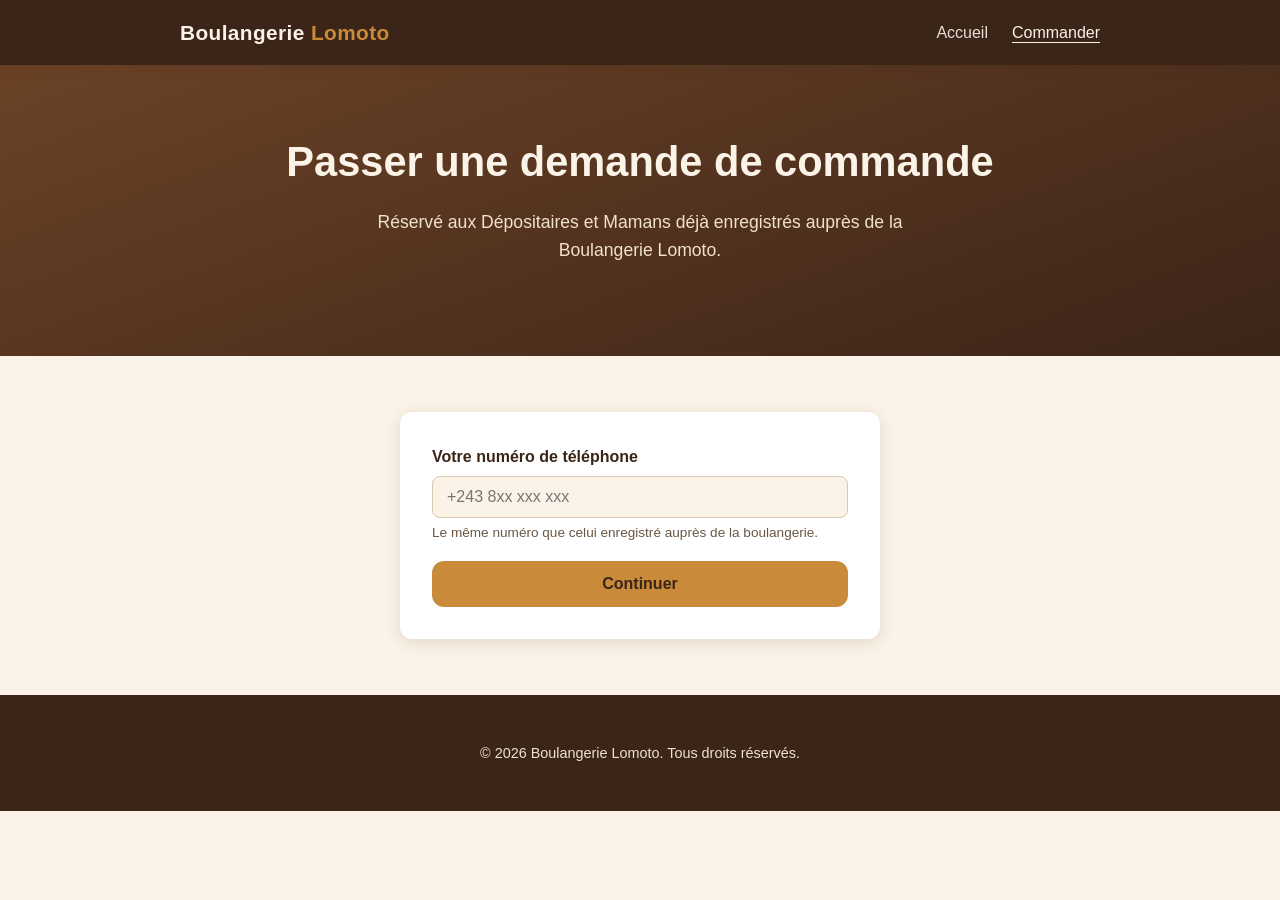
==== commander.html @ 76f2d95b "Crée le mini-site vitrine avec le formulaire Commander Site statique HTML/CSS/JS (aucune dépendance " ====
<!DOCTYPE html>
<html lang="fr">
<head>
  <meta charset="UTF-8" />
  <meta name="viewport" content="width=device-width, initial-scale=1.0" />
  <title>Commander — Boulangerie Lomoto</title>
  <meta name="description" content="Dépositaires et Mamans : passez votre demande de commande de bacs auprès de la Boulangerie Lomoto." />
  <link rel="stylesheet" href="css/style.css" />
</head>
<body>

  <header class="entete">
    <div class="entete-barre">
      <a class="logo" href="index.html">Boulangerie <span>Lomoto</span></a>
      <nav class="nav">
        <a href="index.html">Accueil</a>
        <a href="commander.html" class="actif">Commander</a>
      </nav>
    </div>
  </header>

  <section class="heros">
    <div class="conteneur">
      <h1>Passer une demande de commande</h1>
      <p>Réservé aux Dépositaires et Mamans déjà enregistrés auprès de la Boulangerie Lomoto.</p>
    </div>
  </section>

  <section class="section">
    <div class="conteneur">

      <!-- Étape 1 : identification par téléphone -->
      <form id="formulaire-identification" class="formulaire-carte" novalidate>
        <div id="zone-message-identification"></div>

        <div class="champ">
          <label for="telephone">Votre numéro de téléphone</label>
          <input
            type="tel"
            id="telephone"
            name="telephone"
            inputmode="tel"
            autocomplete="tel"
            placeholder="+243 8xx xxx xxx"
            required
          />
          <span class="aide">Le même numéro que celui enregistré auprès de la boulangerie.</span>
        </div>

        <button type="submit" class="bouton" id="bouton-identification" style="width:100%;">
          Continuer
        </button>
      </form>

      <!-- Étape 2 : formulaire de demande (masqué au départ) -->
      <form id="formulaire-demande" class="formulaire-carte" novalidate hidden>
        <div id="zone-message-demande"></div>

        <p class="salutation">Bonjour <span id="nom-client"></span></p>
        <span class="qualite-badge" id="qualite-client"></span>

        <div class="champ">
          <label for="quantite-bacs">Nombre de bacs souhaités</label>
          <input type="number" id="quantite-bacs" name="quantiteBacs" min="1" step="1" required />
        </div>

        <div class="champ">
          <label for="date-souhaitee">Date souhaitée <span style="font-weight:400;">(facultatif)</span></label>
          <input type="date" id="date-souhaitee" name="dateSouhaitee" />
        </div>

        <div class="champ">
          <label for="note">Note <span style="font-weight:400;">(facultatif)</span></label>
          <textarea id="note" name="note" maxlength="500" placeholder="Une précision pour notre équipe…"></textarea>
        </div>

        <button type="submit" class="bouton" id="bouton-demande" style="width:100%;">
          Envoyer ma demande
        </button>
        <button type="button" class="lien-discret" id="bouton-changer-numero">
          Ce n'est pas mon numéro / changer
        </button>
      </form>

      <!-- Étape 3 : confirmation (masquée au départ) -->
      <div id="zone-confirmation" class="formulaire-carte" hidden>
        <div class="message message-succes">
          <strong>Votre demande a été transmise.</strong>
          <p style="margin:8px 0 0;">
            Notre équipe vous recontactera pour la confirmer. Ceci n'est pas
            encore une commande ferme — vous recevrez une confirmation avant
            toute livraison.
          </p>
        </div>
        <button type="button" class="bouton" id="bouton-nouvelle-demande" style="width:100%;">
          Passer une nouvelle demande
        </button>
      </div>

    </div>
  </section>

  <footer class="pied">
    <div class="conteneur">
      <p>&copy; <span id="annee"></span> Boulangerie Lomoto. Tous droits réservés.</p>
    </div>
  </footer>

  <script src="js/commander.js"></script>
  <script>
    document.getElementById("annee").textContent = new Date().getFullYear();
  </script>
</body>
</html>
---- css/style.css ----
/* Boulangerie Lomoto — site vitrine
   Feuille de style partagée, aucune dépendance externe. */

:root {
  --brun-fonce: #3b2418;
  --brun: #6b4226;
  --brun-clair: #a9744f;
  --creme: #fbf3e7;
  --creme-fonce: #f1e2cb;
  --or: #c98a3a;
  --texte: #2c1d13;
  --texte-doux: #6b5744;
  --blanc: #ffffff;
  --succes: #2f6b3f;
  --erreur: #a13a2f;
  --rayon: 12px;
  --ombre: 0 4px 16px rgba(59, 36, 24, 0.12);
}

* {
  box-sizing: border-box;
}

html {
  scroll-behavior: smooth;
}

body {
  margin: 0;
  font-family: -apple-system, BlinkMacSystemFont, "Segoe UI", Roboto, Helvetica, Arial, sans-serif;
  color: var(--texte);
  background: var(--creme);
  line-height: 1.6;
}

img {
  max-width: 100%;
}

a {
  color: var(--brun);
}

.conteneur {
  max-width: 960px;
  margin: 0 auto;
  padding: 0 20px;
}

/* En-tête */
.entete {
  background: var(--brun-fonce);
  color: var(--creme);
  position: sticky;
  top: 0;
  z-index: 10;
  box-shadow: var(--ombre);
}

.entete-barre {
  display: flex;
  align-items: center;
  justify-content: space-between;
  padding: 16px 20px;
  max-width: 960px;
  margin: 0 auto;
}

.logo {
  font-size: 1.3rem;
  font-weight: 700;
  color: var(--creme);
  text-decoration: none;
  letter-spacing: 0.02em;
}

.logo span {
  color: var(--or);
}

.nav {
  display: flex;
  gap: 24px;
}

.nav a {
  color: var(--creme);
  text-decoration: none;
  font-weight: 500;
  opacity: 0.9;
}

.nav a:hover,
.nav a.actif {
  opacity: 1;
  text-decoration: underline;
  text-underline-offset: 4px;
}

/* Héros */
.heros {
  background: linear-gradient(160deg, var(--brun) 0%, var(--brun-fonce) 100%);
  color: var(--creme);
  padding: 64px 20px;
  text-align: center;
}

.heros h1 {
  font-size: clamp(1.8rem, 4vw, 2.6rem);
  margin: 0 0 12px;
}

.heros p {
  font-size: 1.1rem;
  color: var(--creme-fonce);
  max-width: 560px;
  margin: 0 auto 28px;
}

.bouton {
  display: inline-block;
  background: var(--or);
  color: var(--brun-fonce);
  font-weight: 700;
  padding: 14px 32px;
  border-radius: var(--rayon);
  text-decoration: none;
  border: none;
  cursor: pointer;
  font-size: 1rem;
  transition: transform 0.15s ease, box-shadow 0.15s ease;
}

.bouton:hover {
  transform: translateY(-1px);
  box-shadow: 0 6px 18px rgba(201, 138, 58, 0.4);
}

.bouton:disabled {
  opacity: 0.6;
  cursor: not-allowed;
  transform: none;
  box-shadow: none;
}

.bouton-secondaire {
  background: transparent;
  color: var(--creme);
  border: 2px solid var(--creme);
}

/* Sections */
.section {
  padding: 56px 20px;
}

.section h2 {
  font-size: 1.6rem;
  color: var(--brun-fonce);
  margin-bottom: 8px;
  text-align: center;
}

.section-intro {
  text-align: center;
  color: var(--texte-doux);
  max-width: 600px;
  margin: 0 auto 36px;
}

.grille {
  display: grid;
  grid-template-columns: repeat(auto-fit, minmax(220px, 1fr));
  gap: 24px;
}

.carte {
  background: var(--blanc);
  border-radius: var(--rayon);
  padding: 24px;
  box-shadow: var(--ombre);
}

.carte h3 {
  margin-top: 0;
  color: var(--brun);
}

.section-alt {
  background: var(--creme-fonce);
}

/* Formulaire */
.formulaire-carte {
  background: var(--blanc);
  border-radius: var(--rayon);
  box-shadow: var(--ombre);
  padding: 32px;
  max-width: 480px;
  margin: 0 auto;
}

.champ {
  margin-bottom: 18px;
}

.champ label {
  display: block;
  font-weight: 600;
  margin-bottom: 6px;
  color: var(--brun-fonce);
}

.champ .aide {
  display: block;
  font-size: 0.85rem;
  color: var(--texte-doux);
  margin-top: 4px;
  font-weight: 400;
}

.champ input,
.champ textarea {
  width: 100%;
  padding: 11px 14px;
  border: 1px solid #d9c7ae;
  border-radius: 8px;
  font-size: 1rem;
  font-family: inherit;
  background: var(--creme);
  color: var(--texte);
}

.champ input:focus,
.champ textarea:focus {
  outline: 2px solid var(--or);
  outline-offset: 1px;
}

.champ textarea {
  resize: vertical;
  min-height: 80px;
}

.message {
  border-radius: 8px;
  padding: 14px 16px;
  margin-bottom: 18px;
  font-size: 0.95rem;
}

.message-erreur {
  background: #fbeae7;
  color: var(--erreur);
  border: 1px solid #f0c8c0;
}

.message-succes {
  background: #eaf3ec;
  color: var(--succes);
  border: 1px solid #c6e0cc;
}

.message-info {
  background: #f1e9db;
  color: var(--brun-fonce);
  border: 1px solid #e2cea9;
}

.salutation {
  font-size: 1.1rem;
  font-weight: 700;
  color: var(--brun-fonce);
  margin-bottom: 4px;
}

.qualite-badge {
  display: inline-block;
  background: var(--creme-fonce);
  color: var(--brun);
  font-size: 0.85rem;
  padding: 3px 10px;
  border-radius: 999px;
  margin-bottom: 20px;
}

.lien-discret {
  background: none;
  border: none;
  color: var(--texte-doux);
  text-decoration: underline;
  cursor: pointer;
  font-size: 0.9rem;
  padding: 0;
  margin-top: 12px;
  display: inline-block;
}

.chargement::after {
  content: "…";
}

/* Pied de page */
.pied {
  background: var(--brun-fonce);
  color: var(--creme-fonce);
  text-align: center;
  padding: 32px 20px;
  font-size: 0.9rem;
}

.pied a {
  color: var(--creme);
}

@media (max-width: 600px) {
  .entete-barre {
    flex-direction: column;
    gap: 10px;
    padding: 14px 20px;
  }

  .formulaire-carte {
    padding: 24px 18px;
  }
}
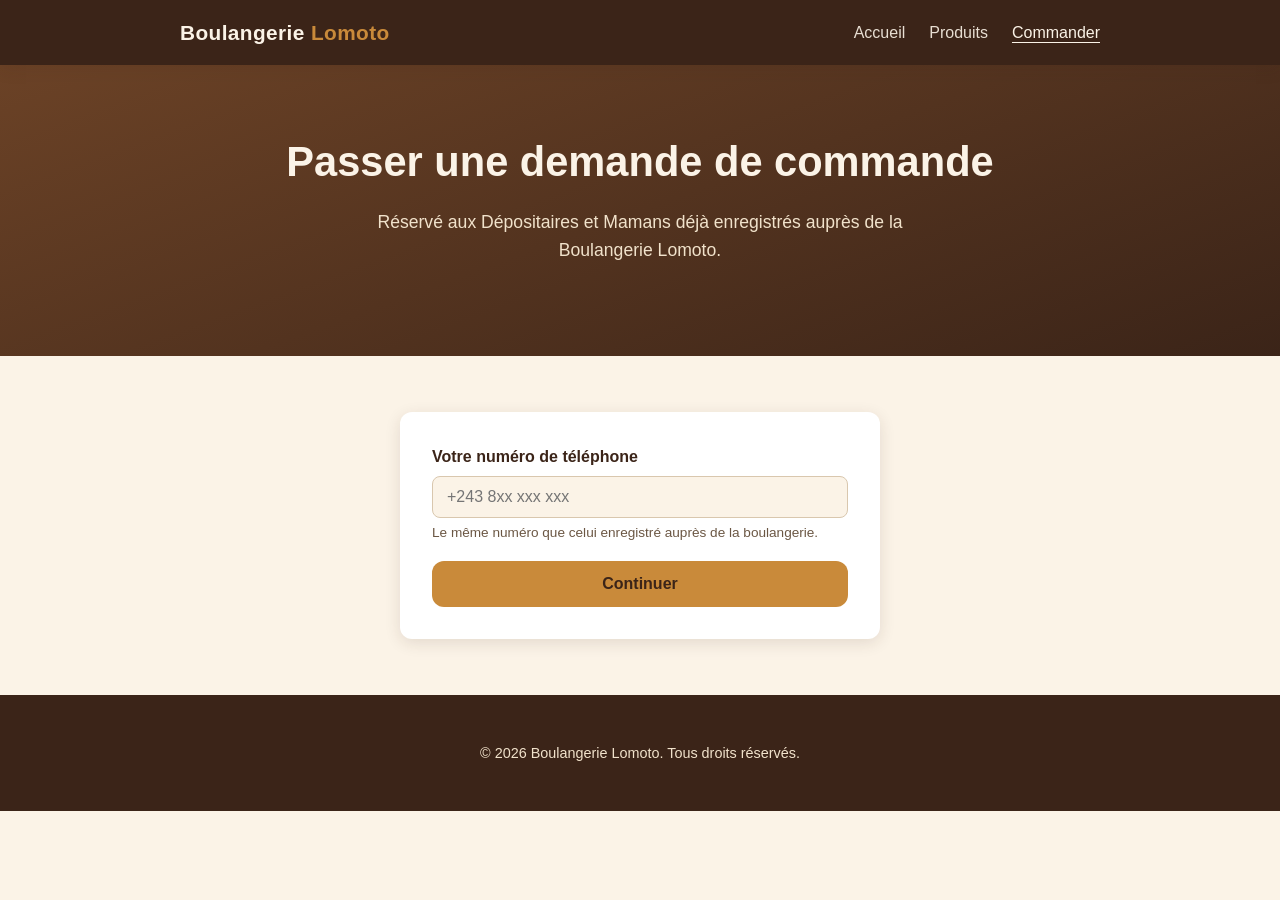
==== commit 56f05075: "Ajoute une page Produits avec photos de pain (bacs de livraison) Intègre 5 photos de pain déjà en ba" ====
--- a/commander.html
+++ b/commander.html
@@ -14,6 +14,7 @@
       <a class="logo" href="index.html">Boulangerie <span>Lomoto</span></a>
       <nav class="nav">
         <a href="index.html">Accueil</a>
+        <a href="produits.html">Produits</a>
         <a href="commander.html" class="actif">Commander</a>
       </nav>
     </div>
@@ -60,17 +61,20 @@
         <span class="qualite-badge" id="qualite-client"></span>
 
         <div class="champ">
-          <label for="quantite-bacs">Nombre de bacs souhaités</label>
-          <input type="number" id="quantite-bacs" name="quantiteBacs" min="1" step="1" required />
+          <label>Bacs souhaités par produit</label>
+          <div class="grille-produits" id="zone-produits">
+            <p class="aide">Chargement des produits…</p>
+          </div>
+          <p class="total-bacs">Total : <strong id="total-bacs">0</strong> bac(s)</p>
         </div>
 
         <div class="champ">
-          <label for="date-souhaitee">Date souhaitée <span style="font-weight:400;">(facultatif)</span></label>
-          <input type="date" id="date-souhaitee" name="dateSouhaitee" />
+          <label for="date-souhaitee">Date souhaitée</label>
+          <input type="date" id="date-souhaitee" name="dateSouhaitee" required />
         </div>
 
         <div class="champ">
-          <label for="note">Note <span style="font-weight:400;">(facultatif)</span></label>
+          <label for="note">Commentaire pour notre équipe <span style="font-weight:400;">(facultatif)</span></label>
           <textarea id="note" name="note" maxlength="500" placeholder="Une précision pour notre équipe…"></textarea>
         </div>
 
--- a/css/style.css
+++ b/css/style.css
@@ -149,6 +149,40 @@
   border: 2px solid var(--creme);
 }
 
+/* Héros à deux colonnes (texte + photo), utilisé sur la page Produits */
+.heros-duo-inner {
+  display: flex;
+  align-items: center;
+  gap: 40px;
+  flex-wrap: wrap;
+  text-align: left;
+}
+
+.heros-duo .heros-texte {
+  flex: 1 1 320px;
+}
+
+.heros-duo .heros-texte h1,
+.heros-duo .heros-texte p {
+  text-align: left;
+  margin-left: 0;
+  margin-right: 0;
+}
+
+.heros-duo .heros-image {
+  flex: 1 1 240px;
+  max-width: 320px;
+  margin: 0 auto;
+}
+
+.heros-duo .heros-image img {
+  display: block;
+  width: 100%;
+  height: auto;
+  border-radius: var(--rayon);
+  box-shadow: 0 16px 36px rgba(0, 0, 0, 0.35);
+}
+
 /* Sections */
 .section {
   padding: 56px 20px;
@@ -190,6 +224,79 @@
   background: var(--creme-fonce);
 }
 
+/* Section illustrée (photo + texte), utilisée pour « Qui sommes-nous » */
+.section-illustree {
+  display: flex;
+  align-items: center;
+  gap: 40px;
+  flex-wrap: wrap;
+  margin-bottom: 40px;
+}
+
+.section-illustree .illustration {
+  flex: 1 1 260px;
+  max-width: 340px;
+  margin: 0 auto;
+}
+
+.section-illustree .illustration img {
+  display: block;
+  width: 100%;
+  height: 340px;
+  object-fit: cover;
+  border-radius: var(--rayon);
+  box-shadow: var(--ombre);
+}
+
+@media (max-width: 700px) {
+  .section-illustree .illustration img {
+    height: auto;
+    object-fit: initial;
+  }
+}
+
+.section-illustree .texte {
+  flex: 2 1 320px;
+}
+
+.section-illustree .texte h2 {
+  text-align: left;
+}
+
+.section-illustree .texte .section-intro {
+  text-align: left;
+  margin: 0;
+  max-width: none;
+}
+
+/* Galerie de photos produits */
+.galerie {
+  display: grid;
+  grid-template-columns: repeat(auto-fit, minmax(220px, 1fr));
+  gap: 24px;
+}
+
+.carte-galerie {
+  background: var(--blanc);
+  border-radius: var(--rayon);
+  box-shadow: var(--ombre);
+  overflow: hidden;
+}
+
+.carte-galerie img {
+  display: block;
+  width: 100%;
+  height: 260px;
+  object-fit: cover;
+}
+
+.carte-galerie p {
+  margin: 0;
+  padding: 14px 18px;
+  color: var(--texte-doux);
+  font-size: 0.92rem;
+}
+
 /* Formulaire */
 .formulaire-carte {
   background: var(--blanc);
@@ -217,6 +324,53 @@
   color: var(--texte-doux);
   margin-top: 4px;
   font-weight: 400;
+}
+
+.grille-produits {
+  display: grid;
+  grid-template-columns: 1fr 1fr;
+  gap: 12px;
+  margin-top: 8px;
+}
+
+.champ-produit label {
+  display: block;
+  font-weight: 500;
+  font-size: 0.88rem;
+  margin-bottom: 4px;
+  color: var(--brun-fonce);
+}
+
+.champ-produit input {
+  width: 100%;
+  padding: 9px 12px;
+  border: 1px solid #d9c7ae;
+  border-radius: 8px;
+  font-size: 1rem;
+  font-family: inherit;
+  background: var(--creme);
+  color: var(--texte);
+}
+
+.champ-produit input:focus {
+  outline: 2px solid var(--or);
+  outline-offset: 1px;
+}
+
+.total-bacs {
+  margin: 14px 0 0;
+  font-size: 0.95rem;
+  color: var(--brun-fonce);
+}
+
+.total-bacs strong {
+  font-size: 1.15rem;
+}
+
+@media (max-width: 480px) {
+  .grille-produits {
+    grid-template-columns: 1fr;
+  }
 }
 
 .champ input,
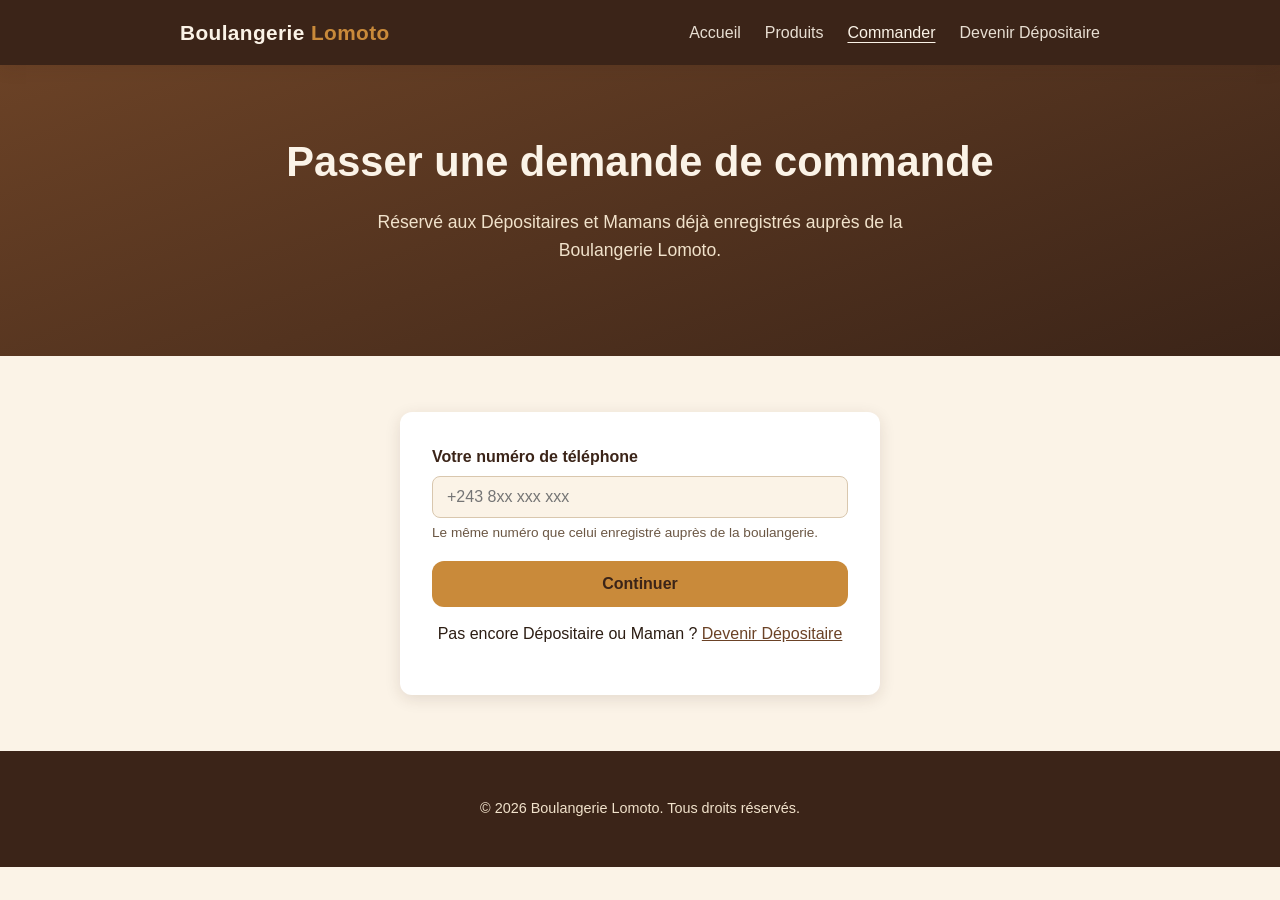
==== commit 6302bc59: "Ajoute la page "Devenir Dépositaire" (inscription publique) Nouvelle page devenir-depositaire.html :" ====
--- a/commander.html
+++ b/commander.html
@@ -16,6 +16,7 @@
         <a href="index.html">Accueil</a>
         <a href="produits.html">Produits</a>
         <a href="commander.html" class="actif">Commander</a>
+        <a href="devenir-depositaire.html">Devenir Dépositaire</a>
       </nav>
     </div>
   </header>
@@ -51,6 +52,10 @@
         <button type="submit" class="bouton" id="bouton-identification" style="width:100%;">
           Continuer
         </button>
+        <p class="aide" style="text-align:center; margin-top:14px;">
+          Pas encore Dépositaire ou Maman ?
+          <a href="devenir-depositaire.html">Devenir Dépositaire</a>
+        </p>
       </form>
 
       <!-- Étape 2 : formulaire de demande (masqué au départ) -->
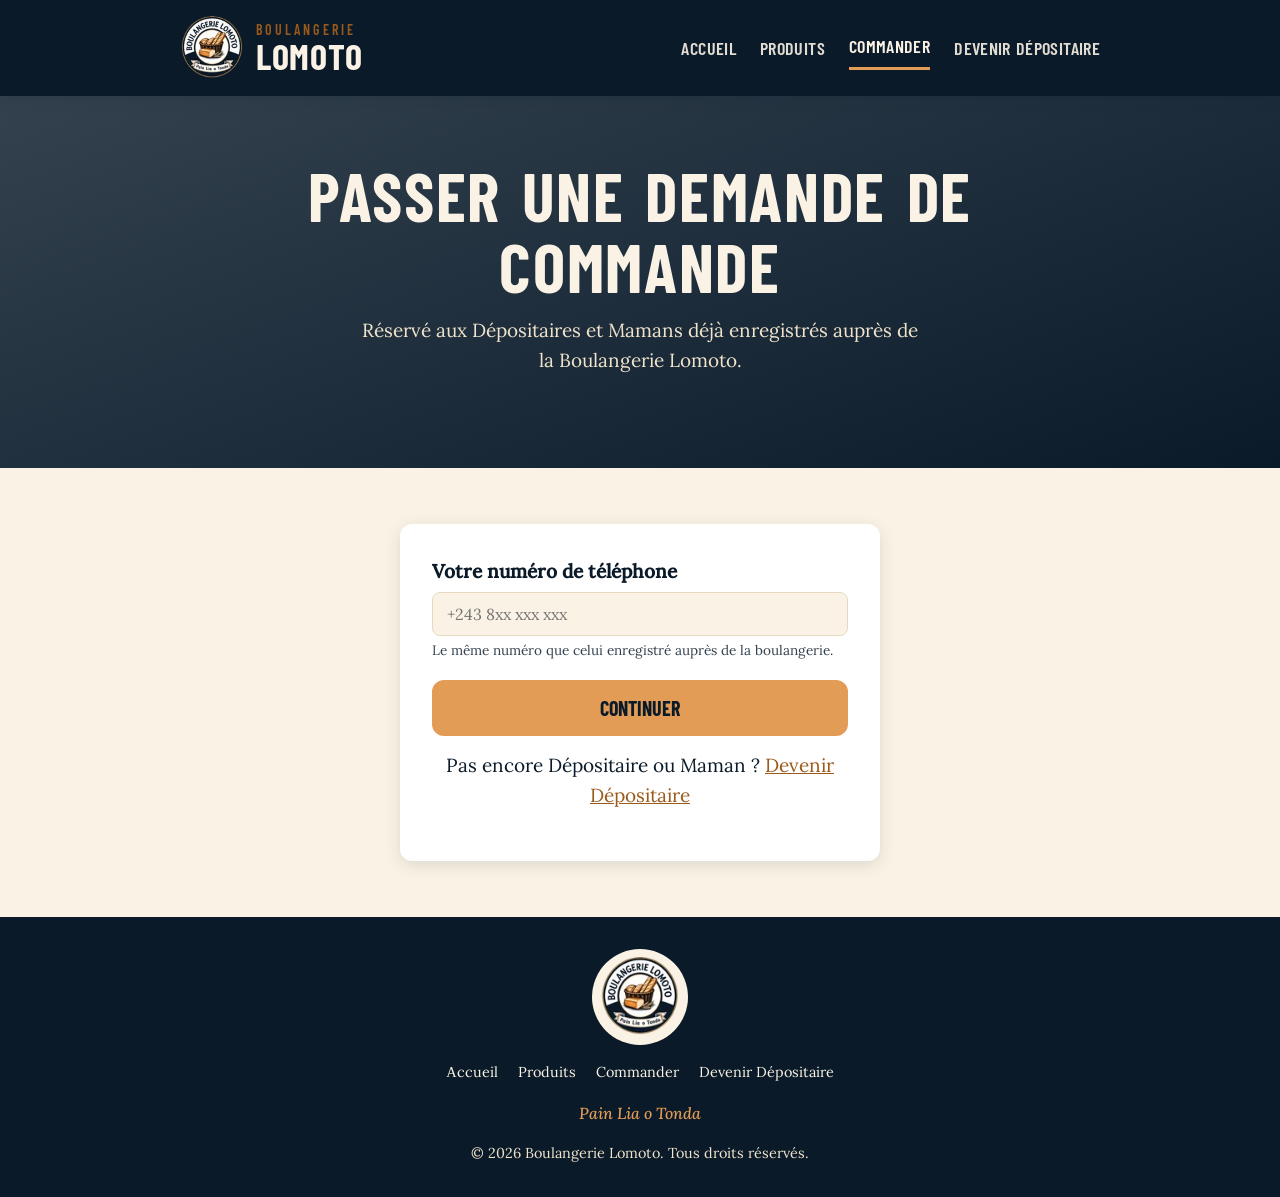
==== commit 154d0bdc: "Nouveau logo, en-tête à deux lignes, pied de page et menu mobile Logo détouré (fond retiré par compo" ====
--- a/commander.html
+++ b/commander.html
@@ -6,16 +6,34 @@
   <title>Commander — Boulangerie Lomoto</title>
   <meta name="description" content="Dépositaires et Mamans : passez votre demande de commande de bacs auprès de la Boulangerie Lomoto." />
   <link rel="stylesheet" href="css/style.css" />
+  <script src="js/site.js" defer></script>
 </head>
 <body>
 
   <header class="entete">
     <div class="entete-barre">
-      <a class="logo" href="index.html">Boulangerie <span>Lomoto</span></a>
-      <nav class="nav">
+      <a class="marque" href="index.html">
+        <img
+          class="marque-logo"
+          src="images/logo/logo-192.webp"
+          srcset="images/logo/logo-96.webp 96w, images/logo/logo-192.webp 192w, images/logo/logo-480.webp 480w"
+          sizes="(max-width: 600px) 52px, 64px"
+          width="64" height="64"
+          alt="Logo Boulangerie Lomoto"
+        />
+        <span class="marque-texte">
+          <span class="marque-suffixe">Boulangerie</span>
+          <span class="marque-nom">Lomoto</span>
+        </span>
+      </a>
+      <button type="button" class="bouton-menu" id="bouton-menu" aria-expanded="false" aria-controls="nav-principale" hidden>
+        <span class="bouton-menu-icone" aria-hidden="true"></span>
+        <span class="assistance-visuelle">Menu</span>
+      </button>
+      <nav class="nav" id="nav-principale">
         <a href="index.html">Accueil</a>
         <a href="produits.html">Produits</a>
-        <a href="commander.html" class="actif">Commander</a>
+        <a href="commander.html" class="actif" aria-current="page">Commander</a>
         <a href="devenir-depositaire.html">Devenir Dépositaire</a>
       </nav>
     </div>
@@ -110,14 +128,27 @@
   </section>
 
   <footer class="pied">
-    <div class="conteneur">
-      <p>&copy; <span id="annee"></span> Boulangerie Lomoto. Tous droits réservés.</p>
+    <div class="conteneur pied-contenu">
+      <div class="pied-logo">
+        <img
+          src="images/logo/logo-96.webp"
+          srcset="images/logo/logo-96.webp 96w, images/logo/logo-192.webp 192w"
+          sizes="(max-width: 600px) 108px, 96px"
+          width="96" height="96"
+          alt="Logo Boulangerie Lomoto"
+        />
+      </div>
+      <nav class="pied-liens" aria-label="Pied de page">
+        <a href="index.html">Accueil</a>
+        <a href="produits.html">Produits</a>
+        <a href="commander.html">Commander</a>
+        <a href="devenir-depositaire.html">Devenir Dépositaire</a>
+      </nav>
+      <p class="pied-devise">Pain Lia o Tonda</p>
+      <p class="pied-copyright">&copy; <span id="annee"></span> Boulangerie Lomoto. Tous droits réservés.</p>
     </div>
   </footer>
 
   <script src="js/commander.js"></script>
-  <script>
-    document.getElementById("annee").textContent = new Date().getFullYear();
-  </script>
 </body>
 </html>
--- a/css/style.css
+++ b/css/style.css
@@ -1,20 +1,72 @@
 /* Boulangerie Lomoto — site vitrine
-   Feuille de style partagée, aucune dépendance externe. */
+   Feuille de style partagée, aucune dépendance externe.
+   Polices hébergées localement (voir fonts/), aucun appel à Google Fonts
+   à l'exécution. */
+
+@font-face {
+  font-family: "Barlow Condensed";
+  src: url("../fonts/barlow-condensed-semibold.woff2") format("woff2");
+  font-weight: 600;
+  font-style: normal;
+  font-display: swap;
+}
+
+@font-face {
+  font-family: "Barlow Condensed";
+  src: url("../fonts/barlow-condensed-bold.woff2") format("woff2");
+  font-weight: 700;
+  font-style: normal;
+  font-display: swap;
+}
+
+@font-face {
+  font-family: "Lora";
+  src: url("../fonts/lora-regular.woff2") format("woff2");
+  font-weight: 400;
+  font-style: normal;
+  font-display: swap;
+}
+
+@font-face {
+  font-family: "Lora";
+  src: url("../fonts/lora-medium.woff2") format("woff2");
+  font-weight: 500;
+  font-style: normal;
+  font-display: swap;
+}
+
+@font-face {
+  font-family: "Lora";
+  src: url("../fonts/lora-medium-italic.woff2") format("woff2");
+  font-weight: 500;
+  font-style: italic;
+  font-display: swap;
+}
 
 :root {
-  --brun-fonce: #3b2418;
-  --brun: #6b4226;
-  --brun-clair: #a9744f;
-  --creme: #fbf3e7;
-  --creme-fonce: #f1e2cb;
-  --or: #c98a3a;
-  --texte: #2c1d13;
-  --texte-doux: #6b5744;
+  /* Fonds sombres, titres, texte principal */
+  --bleu-nuit: #0A1A29;
+  /* Texte secondaire */
+  --bleu-encre: #34424F;
+  /* Boutons et accents */
+  --or: #E39C56;
+  /* Liens et petits textes d'accent sur crème */
+  --or-fonce: #9A5A1C;
+  /* Fond de page */
+  --creme: #FAF3E5;
+  /* Sections alternées */
+  --creme-fonce: #F0E4CC;
+  /* Bordures */
+  --filet: #E6D9BF;
+
   --blanc: #ffffff;
   --succes: #2f6b3f;
   --erreur: #a13a2f;
   --rayon: 12px;
-  --ombre: 0 4px 16px rgba(59, 36, 24, 0.12);
+  --ombre: 0 4px 16px rgba(10, 26, 41, 0.12);
+
+  --police-titres: "Barlow Condensed", "Arial Narrow", Arial, sans-serif;
+  --police-texte: "Lora", Georgia, "Times New Roman", serif;
 }
 
 * {
@@ -27,18 +79,64 @@
 
 body {
   margin: 0;
-  font-family: -apple-system, BlinkMacSystemFont, "Segoe UI", Roboto, Helvetica, Arial, sans-serif;
-  color: var(--texte);
+  font-family: var(--police-texte);
+  font-size: 19px;
+  color: var(--bleu-nuit);
   background: var(--creme);
   line-height: 1.6;
 }
 
+@media (max-width: 600px) {
+  body {
+    font-size: 17px;
+  }
+}
+
 img {
   max-width: 100%;
 }
 
 a {
-  color: var(--brun);
+  color: var(--or-fonce);
+}
+
+/* Titres — Barlow Condensed, majuscules, condensé */
+h1,
+h2 {
+  font-family: var(--police-titres);
+  font-weight: 700;
+  text-transform: uppercase;
+  line-height: 1.05;
+  letter-spacing: 0.025em;
+  margin: 0;
+}
+
+h1 {
+  font-size: 42px;
+}
+
+h2 {
+  font-size: 36px;
+}
+
+@media (min-width: 601px) {
+  h1 {
+    font-size: 68px;
+  }
+
+  h2 {
+    font-size: 48px;
+  }
+}
+
+/* Contour de focus clavier, net et cohérent, sur tous les éléments interactifs */
+a:focus-visible,
+button:focus-visible,
+input:focus-visible,
+textarea:focus-visible,
+summary:focus-visible {
+  outline: 3px solid var(--or);
+  outline-offset: 2px;
 }
 
 .conteneur {
@@ -49,7 +147,7 @@
 
 /* En-tête */
 .entete {
-  background: var(--brun-fonce);
+  background: var(--bleu-nuit);
   color: var(--creme);
   position: sticky;
   top: 0;
@@ -66,74 +164,210 @@
   margin: 0 auto;
 }
 
-.logo {
-  font-size: 1.3rem;
+/* Marque (logo rond + nom sur deux lignes) */
+.marque {
+  display: flex;
+  align-items: center;
+  gap: 12px;
+  text-decoration: none;
+  flex-shrink: 0;
+}
+
+.marque-logo {
+  width: 64px;
+  height: 64px;
+  border-radius: 50%;
+  display: block;
+}
+
+.marque-texte {
+  display: flex;
+  flex-direction: column;
+  line-height: 1.1;
+}
+
+.marque-suffixe {
+  font-family: var(--police-titres);
+  font-weight: 600;
+  font-size: 14px;
+  letter-spacing: 0.22em;
+  text-transform: uppercase;
+  color: var(--or-fonce);
+}
+
+.marque-nom {
+  font-family: var(--police-titres);
   font-weight: 700;
+  font-size: 36px;
+  line-height: 1;
+  letter-spacing: 0.02em;
+  text-transform: uppercase;
+  color: var(--creme);
+}
+
+@media (max-width: 600px) {
+  .marque-logo {
+    width: 52px;
+    height: 52px;
+  }
+
+  .marque-suffixe {
+    font-size: 13px;
+  }
+
+  .marque-nom {
+    font-size: 30px;
+  }
+}
+
+/* Bouton menu (mobile uniquement, activé par js/site.js) */
+.bouton-menu {
+  display: none;
+  align-items: center;
+  justify-content: center;
+  width: 48px;
+  height: 48px;
+  flex-shrink: 0;
+  background: transparent;
+  border: 2px solid var(--creme);
+  border-radius: 8px;
+  color: var(--creme);
+  cursor: pointer;
+}
+
+.bouton-menu-icone,
+.bouton-menu-icone::before,
+.bouton-menu-icone::after {
+  display: block;
+  width: 22px;
+  height: 2px;
+  border-radius: 1px;
+  background: var(--creme);
+}
+
+.bouton-menu-icone {
+  position: relative;
+}
+
+.bouton-menu-icone::before,
+.bouton-menu-icone::after {
+  content: "";
+  position: absolute;
+  left: 0;
+}
+
+.bouton-menu-icone::before {
+  top: -7px;
+}
+
+.bouton-menu-icone::after {
+  top: 7px;
+}
+
+.assistance-visuelle {
+  position: absolute;
+  width: 1px;
+  height: 1px;
+  padding: 0;
+  margin: -1px;
+  overflow: hidden;
+  clip: rect(0, 0, 0, 0);
+  white-space: nowrap;
+  border: 0;
+}
+
+.nav {
+  display: flex;
+  gap: 24px;
+}
+
+.nav a {
+  font-family: var(--police-titres);
+  font-weight: 600;
+  font-size: 18px;
+  text-transform: uppercase;
+  letter-spacing: 0.02em;
   color: var(--creme);
   text-decoration: none;
-  letter-spacing: 0.02em;
-}
-
-.logo span {
-  color: var(--or);
-}
-
-.nav {
-  display: flex;
-  gap: 24px;
-}
-
-.nav a {
-  color: var(--creme);
-  text-decoration: none;
-  font-weight: 500;
   opacity: 0.9;
-}
-
-.nav a:hover,
-.nav a.actif {
+  display: inline-flex;
+  align-items: center;
+  min-height: 44px;
+}
+
+.nav a:hover {
   opacity: 1;
   text-decoration: underline;
   text-underline-offset: 4px;
 }
 
+.nav a.actif {
+  opacity: 1;
+  text-decoration: none;
+  border-bottom: 3px solid var(--or);
+}
+
+@media (max-width: 820px) {
+  .entete-barre {
+    flex-wrap: wrap;
+  }
+
+  .bouton-menu:not([hidden]) {
+    display: inline-flex;
+  }
+
+  .nav {
+    order: 3;
+    width: 100%;
+    flex-wrap: wrap;
+    row-gap: 12px;
+  }
+
+  .nav.nav-fermee {
+    display: none;
+  }
+}
+
 /* Héros */
 .heros {
-  background: linear-gradient(160deg, var(--brun) 0%, var(--brun-fonce) 100%);
+  background: linear-gradient(160deg, var(--bleu-encre) 0%, var(--bleu-nuit) 100%);
   color: var(--creme);
   padding: 64px 20px;
   text-align: center;
 }
 
 .heros h1 {
-  font-size: clamp(1.8rem, 4vw, 2.6rem);
   margin: 0 0 12px;
 }
 
 .heros p {
-  font-size: 1.1rem;
   color: var(--creme-fonce);
   max-width: 560px;
   margin: 0 auto 28px;
 }
 
 .bouton {
-  display: inline-block;
+  font-family: var(--police-titres);
+  font-weight: 700;
+  font-size: 20px;
+  text-transform: uppercase;
+  display: inline-flex;
+  align-items: center;
+  justify-content: center;
+  min-height: 56px;
   background: var(--or);
-  color: var(--brun-fonce);
-  font-weight: 700;
-  padding: 14px 32px;
+  color: var(--bleu-nuit);
+  padding: 0 32px;
   border-radius: var(--rayon);
   text-decoration: none;
   border: none;
   cursor: pointer;
-  font-size: 1rem;
   transition: transform 0.15s ease, box-shadow 0.15s ease;
 }
 
 .bouton:hover {
   transform: translateY(-1px);
-  box-shadow: 0 6px 18px rgba(201, 138, 58, 0.4);
+  box-shadow: 0 6px 18px rgba(227, 156, 86, 0.4);
 }
 
 .bouton:disabled {
@@ -189,15 +423,14 @@
 }
 
 .section h2 {
-  font-size: 1.6rem;
-  color: var(--brun-fonce);
+  color: var(--bleu-nuit);
   margin-bottom: 8px;
   text-align: center;
 }
 
 .section-intro {
   text-align: center;
-  color: var(--texte-doux);
+  color: var(--bleu-encre);
   max-width: 600px;
   margin: 0 auto 36px;
 }
@@ -217,7 +450,7 @@
 
 .carte h3 {
   margin-top: 0;
-  color: var(--brun);
+  color: var(--bleu-encre);
 }
 
 .section-alt {
@@ -293,8 +526,58 @@
 .carte-galerie p {
   margin: 0;
   padding: 14px 18px;
-  color: var(--texte-doux);
+  color: var(--bleu-encre);
   font-size: 0.92rem;
+}
+
+/* FAQ (accordéon natif, sans JS) */
+.faq {
+  max-width: 720px;
+  margin: 0 auto;
+  display: flex;
+  flex-direction: column;
+  gap: 12px;
+}
+
+.faq-item {
+  background: var(--blanc);
+  border-radius: var(--rayon);
+  box-shadow: var(--ombre);
+  padding: 4px 20px;
+}
+
+.faq-item summary {
+  cursor: pointer;
+  padding: 16px 0;
+  font-weight: 600;
+  color: var(--bleu-nuit);
+  list-style: none;
+  display: flex;
+  align-items: center;
+  justify-content: space-between;
+}
+
+.faq-item summary::-webkit-details-marker {
+  display: none;
+}
+
+.faq-item summary::after {
+  content: "+";
+  color: var(--or);
+  font-size: 1.3rem;
+  font-weight: 700;
+  margin-left: 12px;
+  flex-shrink: 0;
+}
+
+.faq-item[open] summary::after {
+  content: "–";
+}
+
+.faq-item p {
+  margin: 0;
+  padding: 0 0 18px;
+  color: var(--bleu-encre);
 }
 
 /* Formulaire */
@@ -315,13 +598,13 @@
   display: block;
   font-weight: 600;
   margin-bottom: 6px;
-  color: var(--brun-fonce);
+  color: var(--bleu-nuit);
 }
 
 .champ .aide {
   display: block;
   font-size: 0.85rem;
-  color: var(--texte-doux);
+  color: var(--bleu-encre);
   margin-top: 4px;
   font-weight: 400;
 }
@@ -338,29 +621,24 @@
   font-weight: 500;
   font-size: 0.88rem;
   margin-bottom: 4px;
-  color: var(--brun-fonce);
+  color: var(--bleu-nuit);
 }
 
 .champ-produit input {
   width: 100%;
   padding: 9px 12px;
-  border: 1px solid #d9c7ae;
+  border: 1px solid var(--filet);
   border-radius: 8px;
   font-size: 1rem;
   font-family: inherit;
   background: var(--creme);
-  color: var(--texte);
-}
-
-.champ-produit input:focus {
-  outline: 2px solid var(--or);
-  outline-offset: 1px;
+  color: var(--bleu-nuit);
 }
 
 .total-bacs {
   margin: 14px 0 0;
   font-size: 0.95rem;
-  color: var(--brun-fonce);
+  color: var(--bleu-nuit);
 }
 
 .total-bacs strong {
@@ -377,18 +655,12 @@
 .champ textarea {
   width: 100%;
   padding: 11px 14px;
-  border: 1px solid #d9c7ae;
+  border: 1px solid var(--filet);
   border-radius: 8px;
   font-size: 1rem;
   font-family: inherit;
   background: var(--creme);
-  color: var(--texte);
-}
-
-.champ input:focus,
-.champ textarea:focus {
-  outline: 2px solid var(--or);
-  outline-offset: 1px;
+  color: var(--bleu-nuit);
 }
 
 .champ textarea {
@@ -417,21 +689,21 @@
 
 .message-info {
   background: #f1e9db;
-  color: var(--brun-fonce);
+  color: var(--bleu-nuit);
   border: 1px solid #e2cea9;
 }
 
 .salutation {
   font-size: 1.1rem;
   font-weight: 700;
-  color: var(--brun-fonce);
+  color: var(--bleu-nuit);
   margin-bottom: 4px;
 }
 
 .qualite-badge {
   display: inline-block;
   background: var(--creme-fonce);
-  color: var(--brun);
+  color: var(--or-fonce);
   font-size: 0.85rem;
   padding: 3px 10px;
   border-radius: 999px;
@@ -441,7 +713,7 @@
 .lien-discret {
   background: none;
   border: none;
-  color: var(--texte-doux);
+  color: var(--bleu-encre);
   text-decoration: underline;
   cursor: pointer;
   font-size: 0.9rem;
@@ -456,25 +728,160 @@
 
 /* Pied de page */
 .pied {
-  background: var(--brun-fonce);
+  background: var(--bleu-nuit);
   color: var(--creme-fonce);
   text-align: center;
   padding: 32px 20px;
   font-size: 0.9rem;
 }
 
-.pied a {
+.pied-contenu {
+  display: flex;
+  flex-direction: column;
+  align-items: center;
+  gap: 16px;
+}
+
+.pied-logo {
+  width: 96px;
+  height: 96px;
+  border-radius: 50%;
+  background: var(--creme);
+  display: flex;
+  align-items: center;
+  justify-content: center;
+  overflow: hidden;
+  padding: 8px;
+}
+
+.pied-logo img {
+  width: 100%;
+  height: 100%;
+  object-fit: contain;
+}
+
+.pied-liens {
+  display: flex;
+  flex-wrap: wrap;
+  justify-content: center;
+  gap: 8px 20px;
+}
+
+.pied-liens a {
   color: var(--creme);
+  text-decoration: none;
+}
+
+.pied-liens a:hover {
+  text-decoration: underline;
+}
+
+.pied-devise {
+  margin: 0;
+  font-family: var(--police-texte);
+  font-style: italic;
+  font-weight: 500;
+  font-size: 1rem;
+  color: var(--or);
+}
+
+.pied-copyright {
+  margin: 0;
 }
 
 @media (max-width: 600px) {
-  .entete-barre {
-    flex-direction: column;
-    gap: 10px;
-    padding: 14px 20px;
+  .pied-logo {
+    width: 108px;
+    height: 108px;
   }
 
   .formulaire-carte {
     padding: 24px 18px;
   }
 }
+
+/* Héros de l'Accueil : disque + logo, texte et actions à côté (empilés sous 600px) */
+.heros-accueil-inner {
+  display: flex;
+  align-items: center;
+  justify-content: center;
+  gap: 40px;
+  flex-wrap: wrap;
+  text-align: left;
+}
+
+.heros-disque {
+  flex-shrink: 0;
+  width: 400px;
+  height: 400px;
+  margin: 0 auto;
+  border-radius: 50%;
+  background: var(--creme);
+  border: 4px solid var(--or);
+  display: flex;
+  align-items: center;
+  justify-content: center;
+  overflow: hidden;
+}
+
+.heros-disque img {
+  width: 368px;
+  height: 368px;
+  object-fit: contain;
+}
+
+.heros-accueil-texte {
+  flex: 1 1 320px;
+  max-width: 520px;
+}
+
+.heros-accueil-texte h1 {
+  text-align: left;
+  margin: 0 0 12px;
+}
+
+.heros-accueil-texte p {
+  text-align: left;
+  margin: 0 0 28px;
+  max-width: none;
+}
+
+.heros-accueil-actions {
+  display: flex;
+  align-items: center;
+  flex-wrap: wrap;
+  gap: 20px;
+}
+
+.heros-lien-secondaire {
+  color: var(--creme);
+  font-weight: 600;
+  text-decoration: underline;
+  text-underline-offset: 4px;
+}
+
+@media (max-width: 600px) {
+  .heros-disque {
+    width: 236px;
+    height: 236px;
+  }
+
+  .heros-disque img {
+    width: 212px;
+    height: 212px;
+  }
+
+  .heros-accueil-inner {
+    text-align: center;
+    justify-content: center;
+  }
+
+  .heros-accueil-texte h1,
+  .heros-accueil-texte p {
+    text-align: center;
+  }
+
+  .heros-accueil-actions {
+    justify-content: center;
+  }
+}
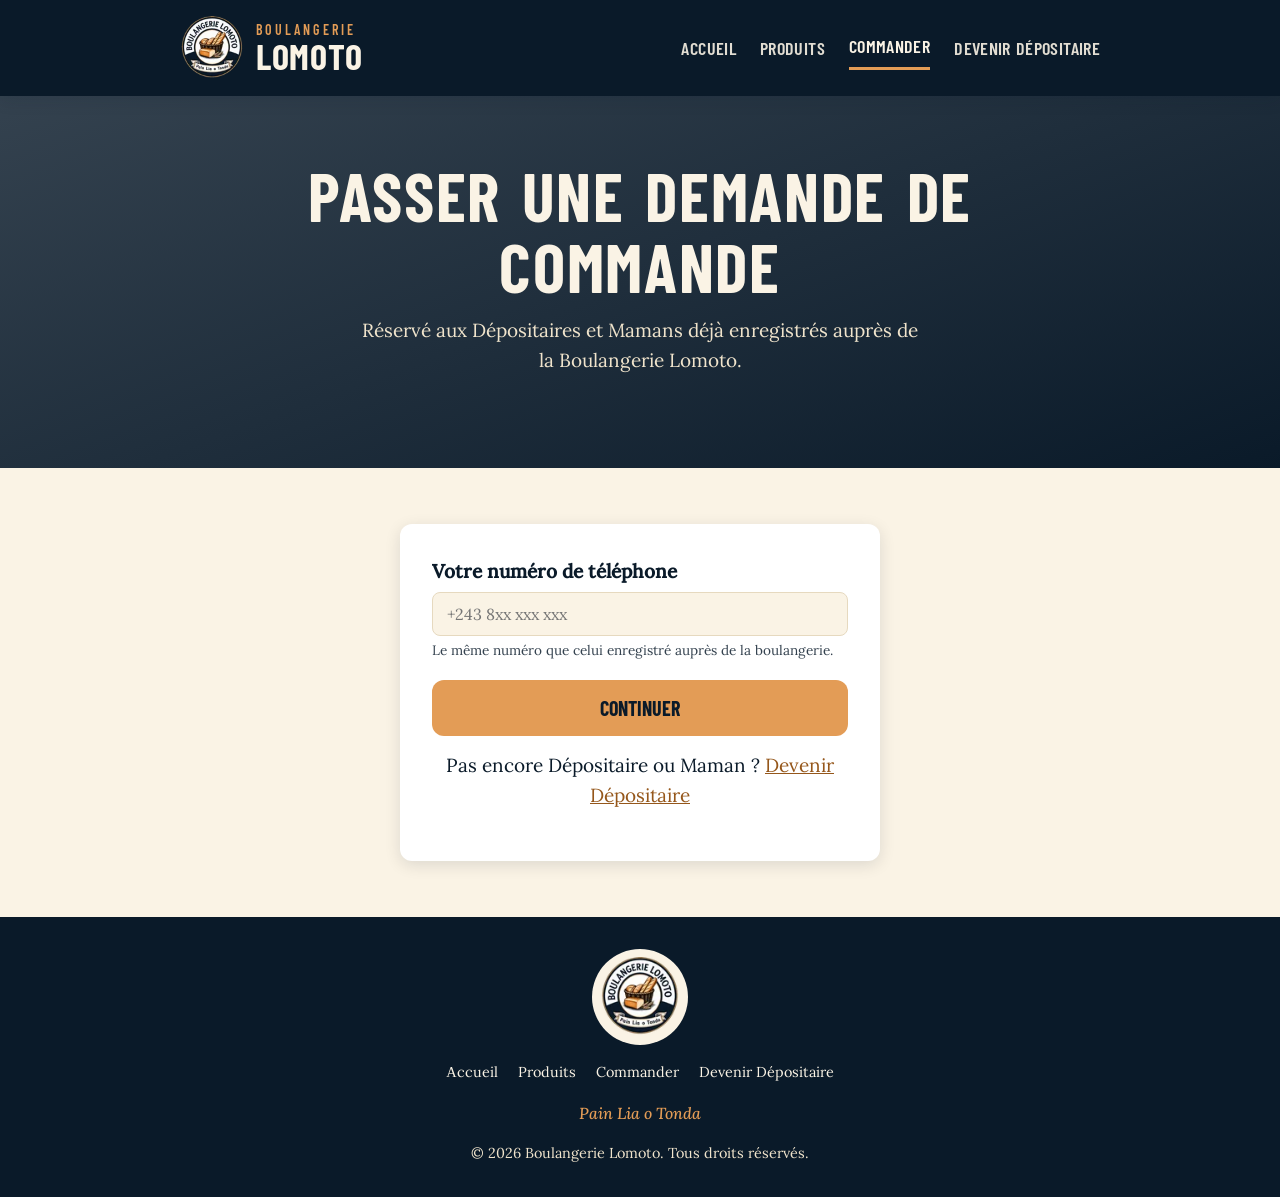
==== commit 96647f8a: "Favicon, apple-touch-icon, image de partage et balises OG/Twitter Favicons générés à partir du logo " ====
--- a/commander.html
+++ b/commander.html
@@ -5,6 +5,22 @@
   <meta name="viewport" content="width=device-width, initial-scale=1.0" />
   <title>Commander — Boulangerie Lomoto</title>
   <meta name="description" content="Dépositaires et Mamans : passez votre demande de commande de bacs auprès de la Boulangerie Lomoto." />
+
+  <link rel="icon" href="favicon.ico" sizes="16x16 32x32 48x48" />
+  <link rel="icon" type="image/png" href="favicon-32.png" sizes="32x32" />
+  <link rel="apple-touch-icon" href="apple-touch-icon.png" />
+  <meta name="theme-color" content="#0A1A29" />
+
+  <meta property="og:type" content="website" />
+  <meta property="og:url" content="https://www.boulangerie-lomoto.com/commander.html" />
+  <meta property="og:title" content="Commander — Boulangerie Lomoto" />
+  <meta property="og:description" content="Dépositaires et Mamans : passez votre demande de commande de bacs auprès de la Boulangerie Lomoto." />
+  <meta property="og:image" content="https://www.boulangerie-lomoto.com/images/og-image.jpg" />
+  <meta property="og:image:width" content="1200" />
+  <meta property="og:image:height" content="630" />
+  <meta property="og:locale" content="fr_CD" />
+  <meta name="twitter:card" content="summary_large_image" />
+
   <link rel="stylesheet" href="css/style.css" />
   <script src="js/site.js" defer></script>
 </head>
--- a/css/style.css
+++ b/css/style.css
@@ -51,7 +51,7 @@
   /* Boutons et accents */
   --or: #E39C56;
   /* Liens et petits textes d'accent sur crème */
-  --or-fonce: #9A5A1C;
+  --or-fonce: #95571B;
   /* Fond de page */
   --creme: #FAF3E5;
   /* Sections alternées */
@@ -192,7 +192,7 @@
   font-size: 14px;
   letter-spacing: 0.22em;
   text-transform: uppercase;
-  color: var(--or-fonce);
+  color: var(--or);
 }
 
 .marque-nom {
